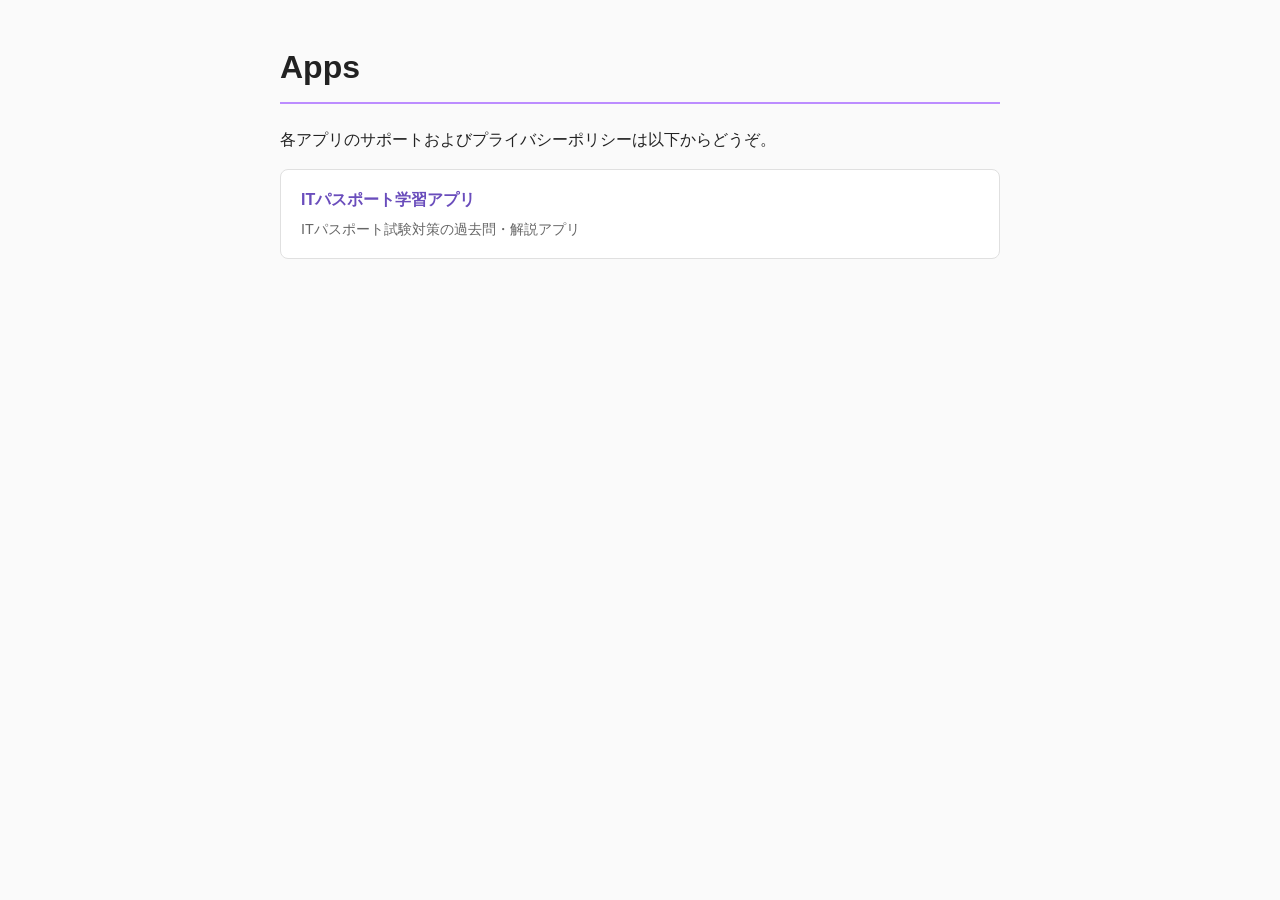
==== apps/index.html @ dc4b504a "Add apps support and privacy policy pages Common layout/CSS/policy generator shared under apps/_shar" ====
<!DOCTYPE html>
<html lang="ja">
<head>
  <meta charset="UTF-8" />
  <meta name="viewport" content="width=device-width, initial-scale=1.0" />
  <title>Apps - ykus4</title>
  <link rel="stylesheet" href="_shared/style.css" />
</head>
<body>

<h1>Apps</h1>
<p>各アプリのサポートおよびプライバシーポリシーは以下からどうぞ。</p>

<ul class="app-list">
  <li>
    <a href="itpassport/">ITパスポート学習アプリ</a>
    <div class="desc">ITパスポート試験対策の過去問・解説アプリ</div>
  </li>
</ul>

</body>
</html>
---- apps/_shared/style.css ----
body {
  font-family: -apple-system, BlinkMacSystemFont, "Helvetica Neue", "Hiragino Sans", "Yu Gothic", sans-serif;
  max-width: 720px;
  margin: 40px auto;
  padding: 0 20px;
  line-height: 1.7;
  color: #222;
  background: #fafafa;
}
h1 { border-bottom: 2px solid #bc8cff; padding-bottom: 8px; }
h2 { margin-top: 2em; color: #5a3a9a; }
h3 { margin-top: 1.5em; }
a { color: #6a4dbc; }
hr { margin: 2em 0; border: none; border-top: 1px solid #ddd; }
code { background: #eee; padding: 2px 6px; border-radius: 4px; }
.updated { color: #888; font-size: 0.9em; }
.breadcrumb { font-size: 0.9em; color: #888; margin-bottom: 1.5em; }
.breadcrumb a { color: #888; text-decoration: none; }
.breadcrumb a:hover { text-decoration: underline; }
.app-list { list-style: none; padding: 0; }
.app-list li {
  background: #fff;
  border: 1px solid #e0e0e0;
  border-radius: 8px;
  padding: 16px 20px;
  margin-bottom: 12px;
}
.app-list a { text-decoration: none; font-weight: 600; }
.app-list .desc { color: #666; font-size: 0.9em; margin-top: 4px; }
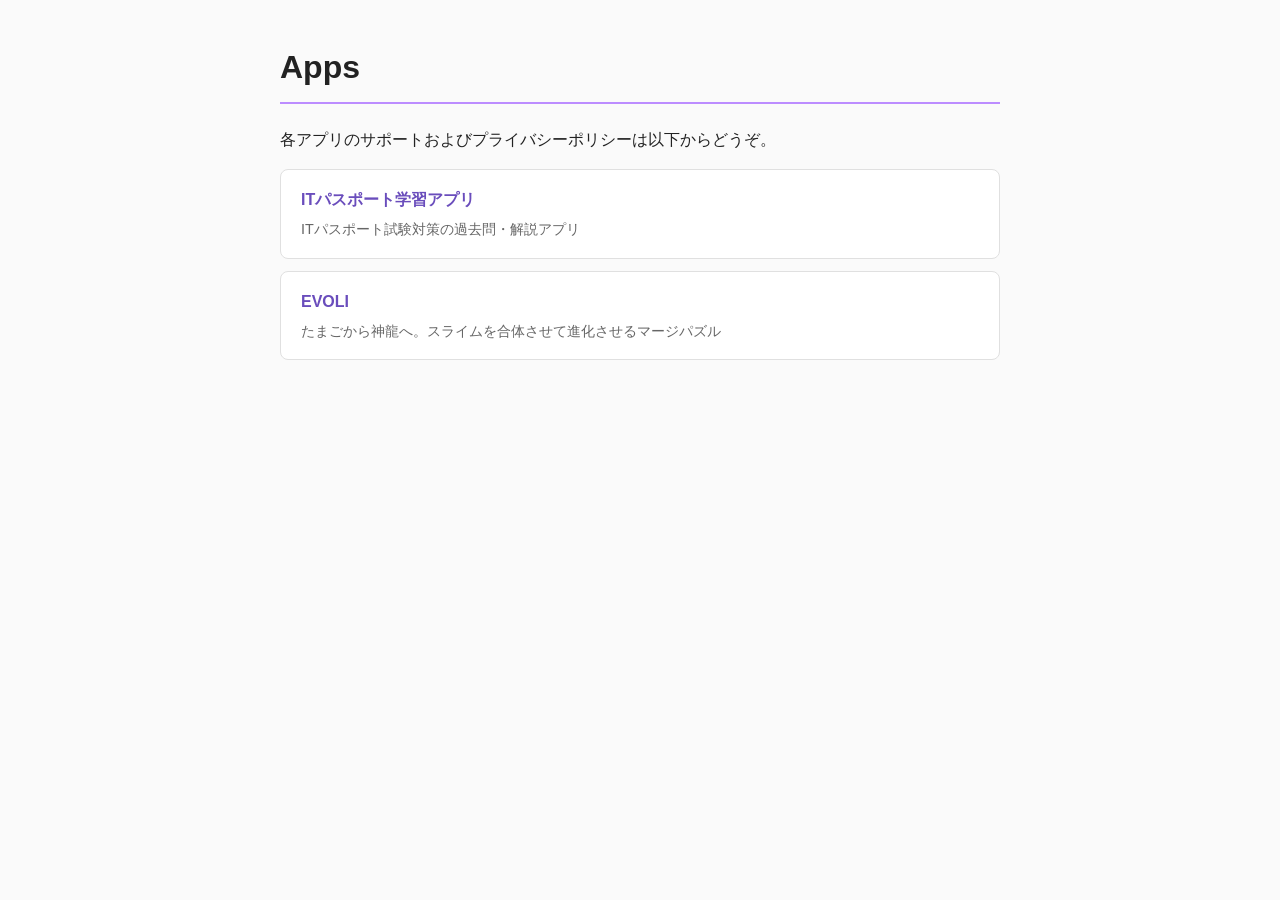
==== commit b1c5012b: "Add EVOLI app support and privacy policy page Co-Authored-By: Claude Opus 4.7 <noreply@anthropic.com" ====
--- a/apps/index.html
+++ b/apps/index.html
@@ -16,6 +16,10 @@
     <a href="itpassport/">ITパスポート学習アプリ</a>
     <div class="desc">ITパスポート試験対策の過去問・解説アプリ</div>
   </li>
+  <li>
+    <a href="evoli/">EVOLI</a>
+    <div class="desc">たまごから神龍へ。スライムを合体させて進化させるマージパズル</div>
+  </li>
 </ul>
 
 </body>
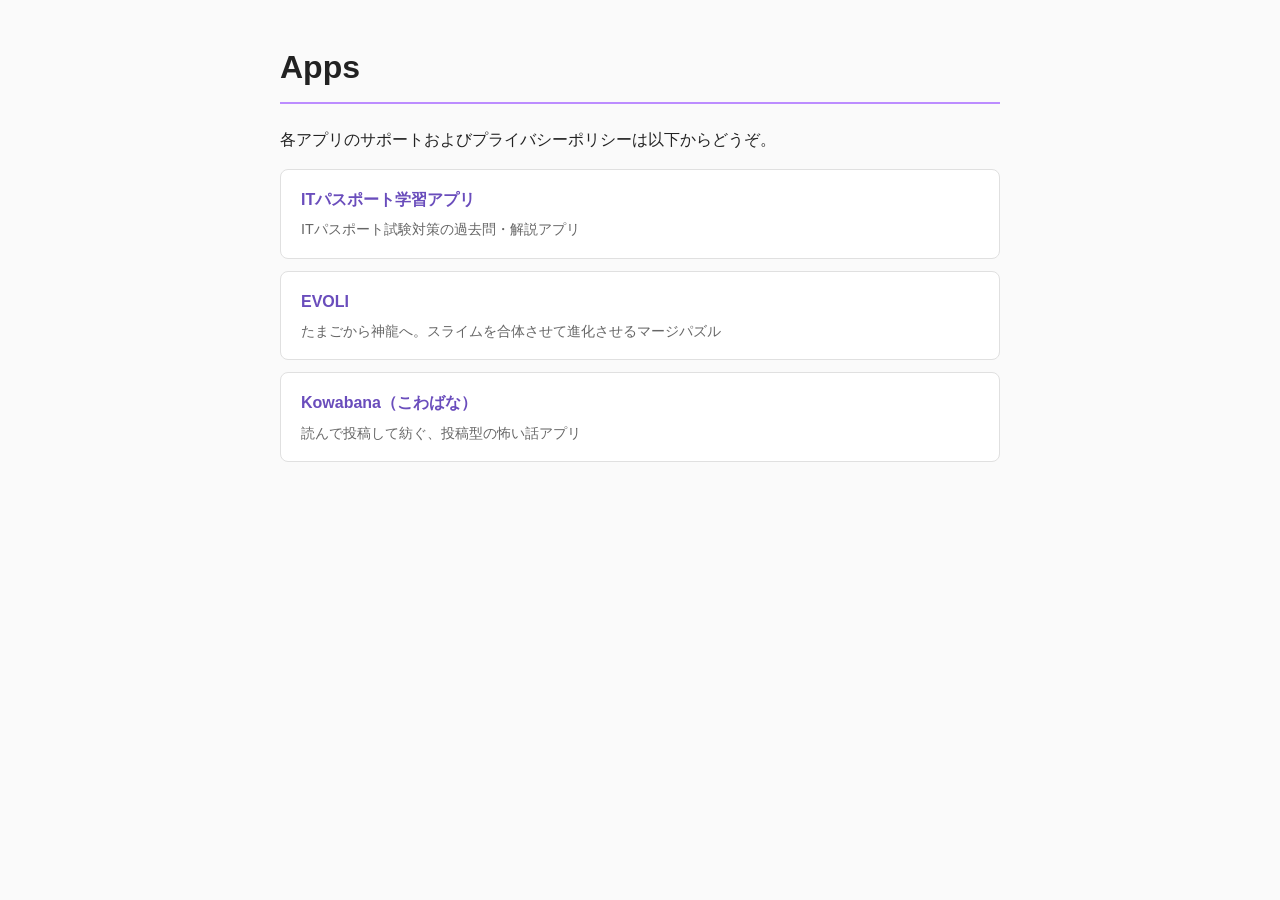
==== commit e18750f6: "Add Kowabana app support and privacy policy page Co-Authored-By: Claude Opus 4.7 <noreply@anthropic." ====
--- a/apps/index.html
+++ b/apps/index.html
@@ -20,6 +20,10 @@
     <a href="evoli/">EVOLI</a>
     <div class="desc">たまごから神龍へ。スライムを合体させて進化させるマージパズル</div>
   </li>
+  <li>
+    <a href="kowabana/">Kowabana（こわばな）</a>
+    <div class="desc">読んで投稿して紡ぐ、投稿型の怖い話アプリ</div>
+  </li>
 </ul>
 
 </body>
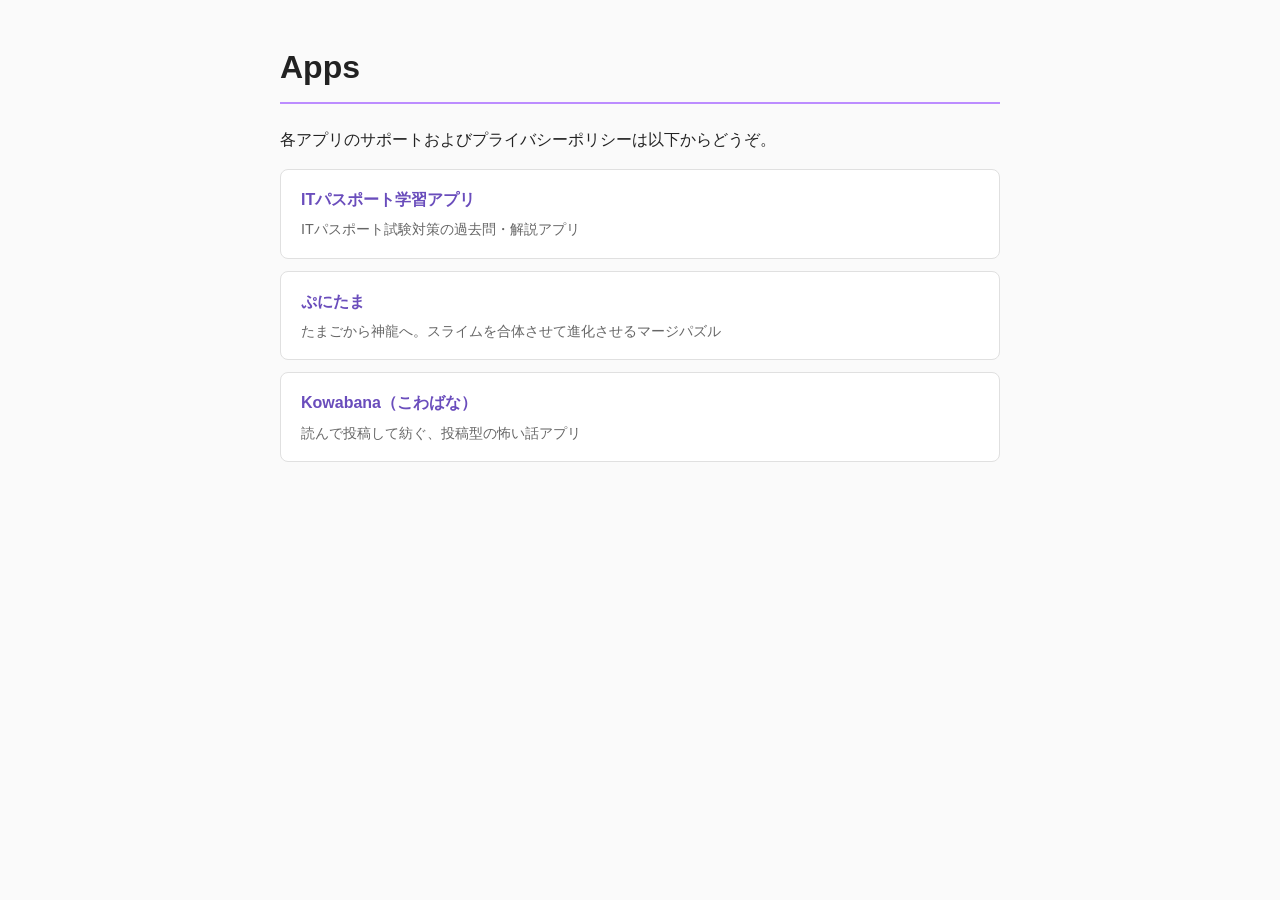
==== commit 0b83cd3b: "Rename EVOLI support page to ぷにたま (punitama) App rejected by App Review for resembling Pokémon ("Évo" ====
--- a/apps/index.html
+++ b/apps/index.html
@@ -17,7 +17,7 @@
     <div class="desc">ITパスポート試験対策の過去問・解説アプリ</div>
   </li>
   <li>
-    <a href="evoli/">EVOLI</a>
+    <a href="punitama/">ぷにたま</a>
     <div class="desc">たまごから神龍へ。スライムを合体させて進化させるマージパズル</div>
   </li>
   <li>
